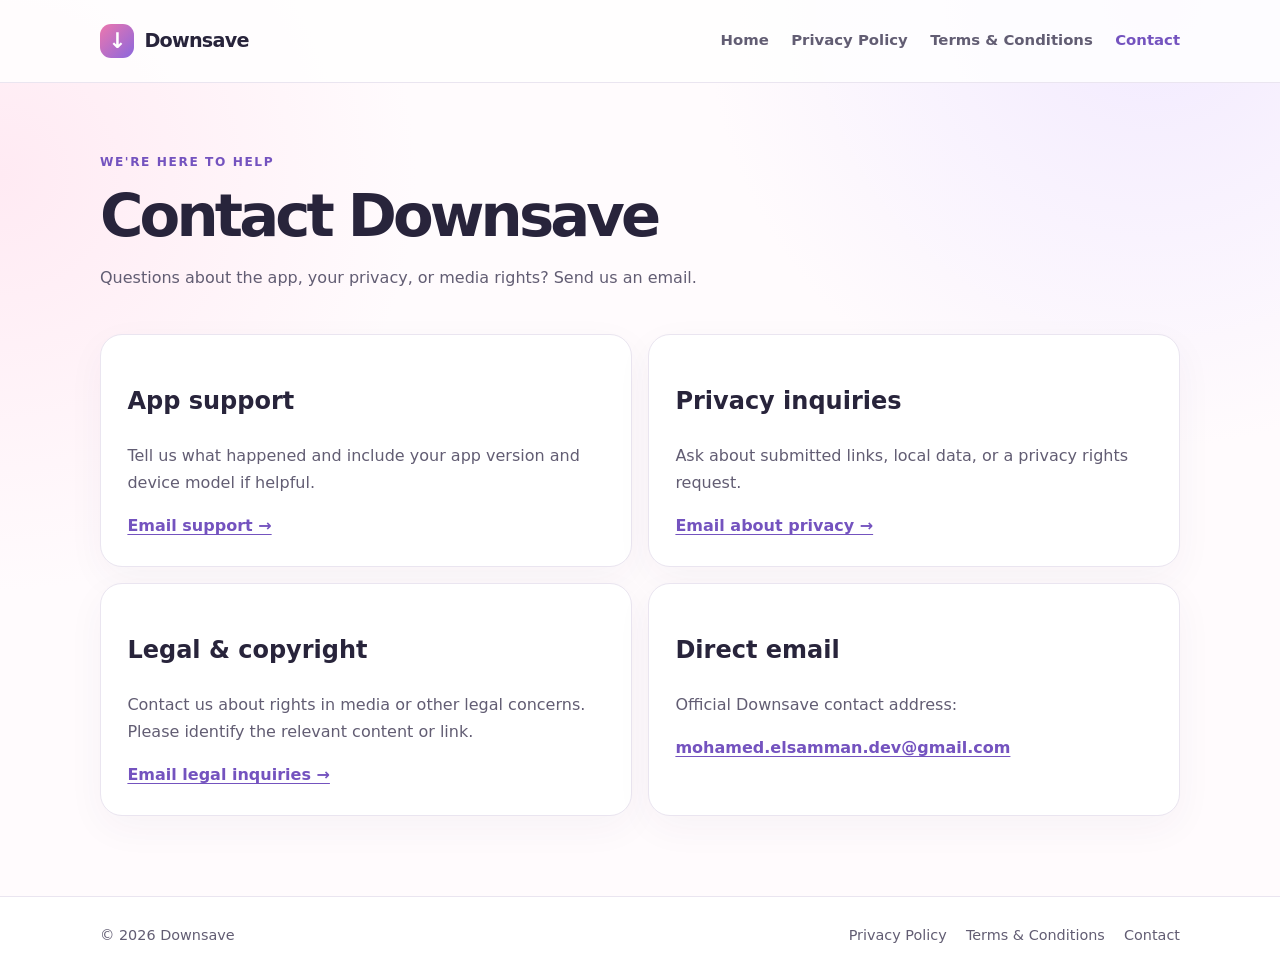
==== contact/index.html @ dabdeb1e "Draft Downsave legal website pending backend data practices" ====
<!doctype html>
<html lang="en"><head><meta charset="utf-8"><meta name="viewport" content="width=device-width, initial-scale=1"><meta name="description" content="Contact Downsave for app support, privacy, legal, or copyright inquiries."><title>Contact | Downsave</title><link rel="icon" href="../assets/favicon.svg" type="image/svg+xml"><link rel="stylesheet" href="../assets/site.css"></head>
<body><a class="skip" href="#main">Skip to content</a><header class="site-header"><div class="wrap header-inner"><a class="brand" href="../" aria-label="Downsave home"><span class="brand-mark" aria-hidden="true">↓</span>Downsave</a><nav class="nav" aria-label="Main navigation"><a href="../">Home</a><a href="../privacy/">Privacy Policy</a><a href="../terms/">Terms &amp; Conditions</a><a href="./" aria-current="page">Contact</a></nav></div></header>
<main id="main"><div class="wrap"><header class="page-head"><span class="eyebrow">We're here to help</span><h1>Contact Downsave</h1><p>Questions about the app, your privacy, or media rights? Send us an email.</p></header><div class="contact-grid"><section class="card"><h2>App support</h2><p>Tell us what happened and include your app version and device model if helpful.</p><a href="mailto:mohamed.elsamman.dev@gmail.com?subject=Downsave%20support">Email support →</a></section><section class="card"><h2>Privacy inquiries</h2><p>Ask about submitted links, local data, or a privacy rights request.</p><a href="mailto:mohamed.elsamman.dev@gmail.com?subject=Downsave%20privacy%20inquiry">Email about privacy →</a></section><section class="card"><h2>Legal &amp; copyright</h2><p>Contact us about rights in media or other legal concerns. Please identify the relevant content or link.</p><a href="mailto:mohamed.elsamman.dev@gmail.com?subject=Downsave%20legal%20inquiry">Email legal inquiries →</a></section><section class="card"><h2>Direct email</h2><p>Official Downsave contact address:</p><a href="mailto:mohamed.elsamman.dev@gmail.com">mohamed.elsamman.dev@gmail.com</a></section></div></div></main><footer class="site-footer"><div class="wrap footer-inner"><span>© 2026 Downsave</span><nav class="footer-links" aria-label="Footer navigation"><a href="../privacy/">Privacy Policy</a><a href="../terms/">Terms &amp; Conditions</a><a href="../contact/">Contact</a></nav></div></footer></body></html>
---- assets/site.css ----
:root{color-scheme:light;--ink:#28243b;--muted:#625d73;--line:#eae5f0;--pink:#d94f92;--purple:#7453bf;--bg:#fffbfd;--card:#fff;--max:1080px}
*{box-sizing:border-box}html{scroll-behavior:smooth}body{margin:0;background:radial-gradient(circle at 90% 0%,#f2eaff 0,transparent 28rem),radial-gradient(circle at 0% 18%,#ffeaf3 0,transparent 26rem),var(--bg);color:var(--ink);font:16px/1.7 system-ui,-apple-system,"Segoe UI",sans-serif}a{color:var(--purple);text-underline-offset:.2em}a:hover{color:var(--pink)}a:focus-visible{outline:3px solid var(--purple);outline-offset:4px;border-radius:4px}.skip{position:absolute;top:-4rem;left:1rem;background:#fff;padding:.5rem 1rem;z-index:10}.skip:focus{top:1rem}.wrap{width:min(calc(100% - 2.5rem),var(--max));margin-inline:auto}.site-header{border-bottom:1px solid var(--line);background:rgba(255,255,255,.83)}.header-inner{display:flex;justify-content:space-between;align-items:center;gap:1.5rem;min-height:82px}.brand{display:inline-flex;align-items:center;gap:.65rem;color:var(--ink);text-decoration:none;font-size:1.2rem;font-weight:800;letter-spacing:-.04em}.brand-mark{display:grid;place-items:center;width:34px;height:34px;border-radius:11px;background:linear-gradient(135deg,#ed77ae,#8b67dd);color:#fff;font-size:1.35rem;line-height:1}.nav{display:flex;flex-wrap:wrap;gap:.3rem 1.4rem}.nav a{color:var(--muted);font-weight:600;text-decoration:none;font-size:.93rem}.nav a:hover,.nav a[aria-current=page]{color:var(--purple)}main{min-height:60vh}.hero{padding:5.2rem 0 4.2rem}.eyebrow{display:inline-block;color:var(--purple);font-size:.76rem;font-weight:800;letter-spacing:.13em;text-transform:uppercase}.hero h1,.page-head h1{font-size:clamp(2.5rem,6vw,4.7rem);line-height:1.08;letter-spacing:-.065em;margin:.6rem 0 1.3rem}.gradient-text{background:linear-gradient(110deg,var(--pink),var(--purple));background-clip:text;color:transparent}.lead{color:var(--muted);font-size:clamp(1.08rem,2vw,1.23rem);max-width:670px}.actions{display:flex;flex-wrap:wrap;gap:.8rem;margin-top:2rem}.button{display:inline-flex;align-items:center;justify-content:center;padding:.75rem 1.2rem;border:1px solid var(--line);border-radius:14px;background:#fff;color:var(--ink);font-weight:700;text-decoration:none;transition:transform .18s,box-shadow .18s}.button:hover{transform:translateY(-2px);box-shadow:0 10px 25px #6d4f9a18;color:var(--purple)}.button.primary{border:0;background:linear-gradient(120deg,var(--pink),var(--purple));color:#fff}.section{padding:0 0 5rem}.section-title{font-size:1.55rem;letter-spacing:-.04em}.grid{display:grid;grid-template-columns:repeat(3,minmax(0,1fr));gap:1rem}.card,.document,.notice{background:var(--card);border:1px solid var(--line);border-radius:22px;box-shadow:0 12px 38px #4734660b}.card{padding:1.65rem}.card h3{margin:.3rem 0 .5rem;font-size:1.17rem}.card p{color:var(--muted);margin:0 0 1rem}.card a{font-weight:700}.page-head{padding:4rem 0 1.7rem}.page-head h1{font-size:clamp(2.3rem,5vw,3.7rem);margin-bottom:.6rem}.page-head p{color:var(--muted);max-width:760px}.document{padding:clamp(1.4rem,4vw,3rem);margin-bottom:5rem;max-width:850px}.document h2{font-size:1.32rem;letter-spacing:-.035em;margin:2.2rem 0 .55rem}.document h2:first-child{margin-top:0}.document p,.document li{color:#494357}.document ul{padding-left:1.3rem}.document li+li{margin-top:.4rem}.notice{padding:1rem 1.25rem;margin-bottom:1.5rem;max-width:850px;border-color:#d9c8ed;background:#fbf7ff}.notice strong{color:#5b3e9c}.meta{font-size:.88rem;color:var(--muted)}.contact-grid{display:grid;grid-template-columns:repeat(2,minmax(0,1fr));gap:1rem;margin:0 0 5rem}.site-footer{border-top:1px solid var(--line);background:#fff}.footer-inner{display:flex;justify-content:space-between;gap:1rem;align-items:center;flex-wrap:wrap;padding:1.6rem 0;color:var(--muted);font-size:.9rem}.footer-links{display:flex;flex-wrap:wrap;gap:1.2rem}.footer-links a{color:var(--muted);text-decoration:none}.footer-links a:hover{color:var(--purple)}@media(max-width:680px){.header-inner{align-items:flex-start;flex-direction:column;padding:1rem 0;gap:.55rem}.nav{gap:.35rem 1rem}.nav a{font-size:.87rem}.hero{padding:3.6rem 0}.grid,.contact-grid{grid-template-columns:1fr}.page-head{padding-top:3rem}.document{margin-bottom:3rem}.footer-inner{align-items:flex-start;flex-direction:column}}@media(prefers-reduced-motion:reduce){html{scroll-behavior:auto}.button{transition:none}}
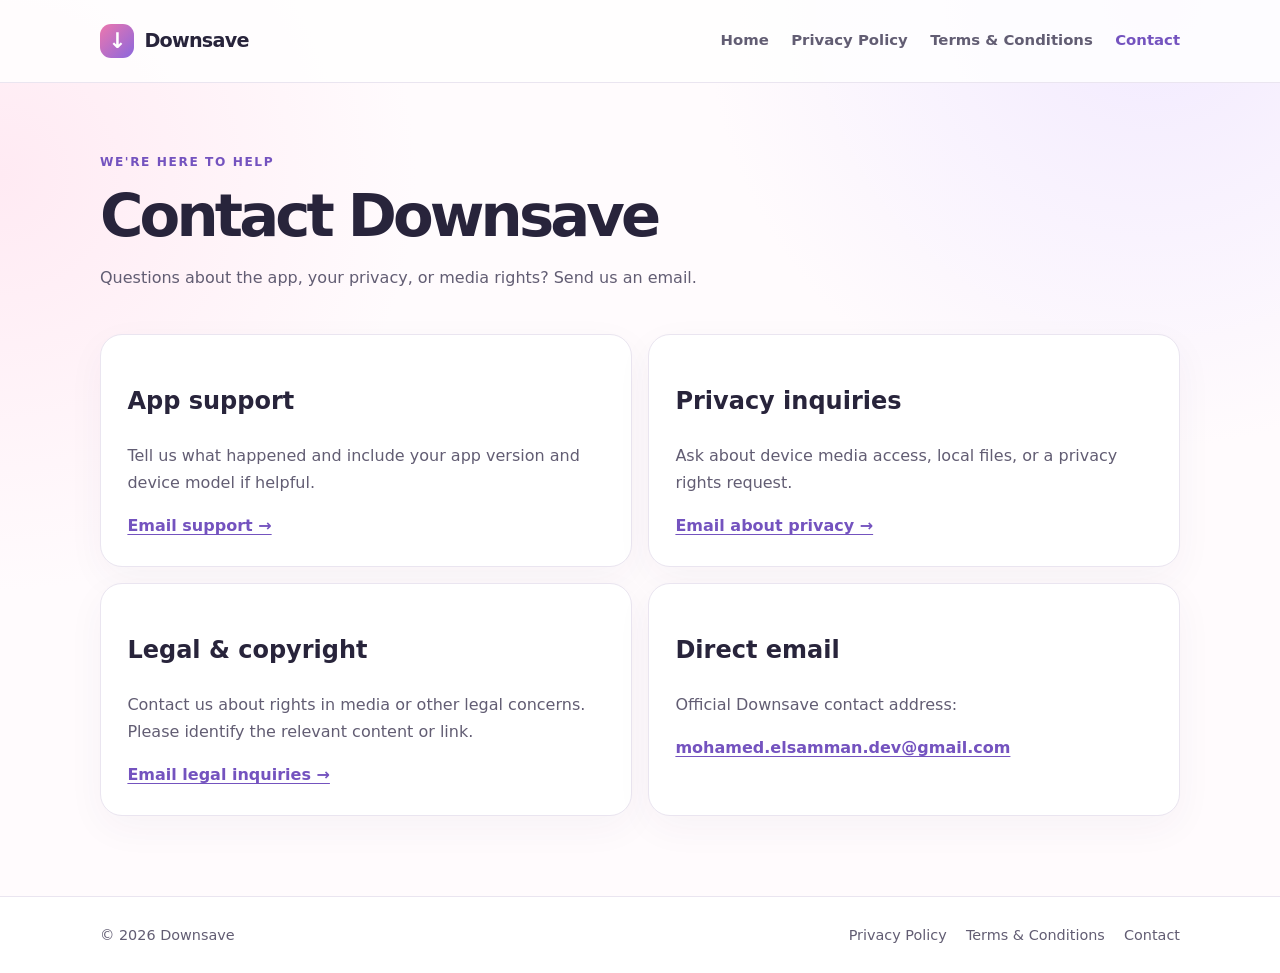
==== commit f55e8733: "Draft media manager and editor website pending app verification" ====
--- a/contact/index.html
+++ b/contact/index.html
@@ -1,4 +1,4 @@
 <!doctype html>
 <html lang="en"><head><meta charset="utf-8"><meta name="viewport" content="width=device-width, initial-scale=1"><meta name="description" content="Contact Downsave for app support, privacy, legal, or copyright inquiries."><title>Contact | Downsave</title><link rel="icon" href="../assets/favicon.svg" type="image/svg+xml"><link rel="stylesheet" href="../assets/site.css"></head>
 <body><a class="skip" href="#main">Skip to content</a><header class="site-header"><div class="wrap header-inner"><a class="brand" href="../" aria-label="Downsave home"><span class="brand-mark" aria-hidden="true">↓</span>Downsave</a><nav class="nav" aria-label="Main navigation"><a href="../">Home</a><a href="../privacy/">Privacy Policy</a><a href="../terms/">Terms &amp; Conditions</a><a href="./" aria-current="page">Contact</a></nav></div></header>
-<main id="main"><div class="wrap"><header class="page-head"><span class="eyebrow">We're here to help</span><h1>Contact Downsave</h1><p>Questions about the app, your privacy, or media rights? Send us an email.</p></header><div class="contact-grid"><section class="card"><h2>App support</h2><p>Tell us what happened and include your app version and device model if helpful.</p><a href="mailto:mohamed.elsamman.dev@gmail.com?subject=Downsave%20support">Email support →</a></section><section class="card"><h2>Privacy inquiries</h2><p>Ask about submitted links, local data, or a privacy rights request.</p><a href="mailto:mohamed.elsamman.dev@gmail.com?subject=Downsave%20privacy%20inquiry">Email about privacy →</a></section><section class="card"><h2>Legal &amp; copyright</h2><p>Contact us about rights in media or other legal concerns. Please identify the relevant content or link.</p><a href="mailto:mohamed.elsamman.dev@gmail.com?subject=Downsave%20legal%20inquiry">Email legal inquiries →</a></section><section class="card"><h2>Direct email</h2><p>Official Downsave contact address:</p><a href="mailto:mohamed.elsamman.dev@gmail.com">mohamed.elsamman.dev@gmail.com</a></section></div></div></main><footer class="site-footer"><div class="wrap footer-inner"><span>© 2026 Downsave</span><nav class="footer-links" aria-label="Footer navigation"><a href="../privacy/">Privacy Policy</a><a href="../terms/">Terms &amp; Conditions</a><a href="../contact/">Contact</a></nav></div></footer></body></html>
+<main id="main"><div class="wrap"><header class="page-head"><span class="eyebrow">We're here to help</span><h1>Contact Downsave</h1><p>Questions about the app, your privacy, or media rights? Send us an email.</p></header><div class="contact-grid"><section class="card"><h2>App support</h2><p>Tell us what happened and include your app version and device model if helpful.</p><a href="mailto:mohamed.elsamman.dev@gmail.com?subject=Downsave%20support">Email support →</a></section><section class="card"><h2>Privacy inquiries</h2><p>Ask about device media access, local files, or a privacy rights request.</p><a href="mailto:mohamed.elsamman.dev@gmail.com?subject=Downsave%20privacy%20inquiry">Email about privacy →</a></section><section class="card"><h2>Legal &amp; copyright</h2><p>Contact us about rights in media or other legal concerns. Please identify the relevant content or link.</p><a href="mailto:mohamed.elsamman.dev@gmail.com?subject=Downsave%20legal%20inquiry">Email legal inquiries →</a></section><section class="card"><h2>Direct email</h2><p>Official Downsave contact address:</p><a href="mailto:mohamed.elsamman.dev@gmail.com">mohamed.elsamman.dev@gmail.com</a></section></div></div></main><footer class="site-footer"><div class="wrap footer-inner"><span>© 2026 Downsave</span><nav class="footer-links" aria-label="Footer navigation"><a href="../privacy/">Privacy Policy</a><a href="../terms/">Terms &amp; Conditions</a><a href="../contact/">Contact</a></nav></div></footer></body></html>
